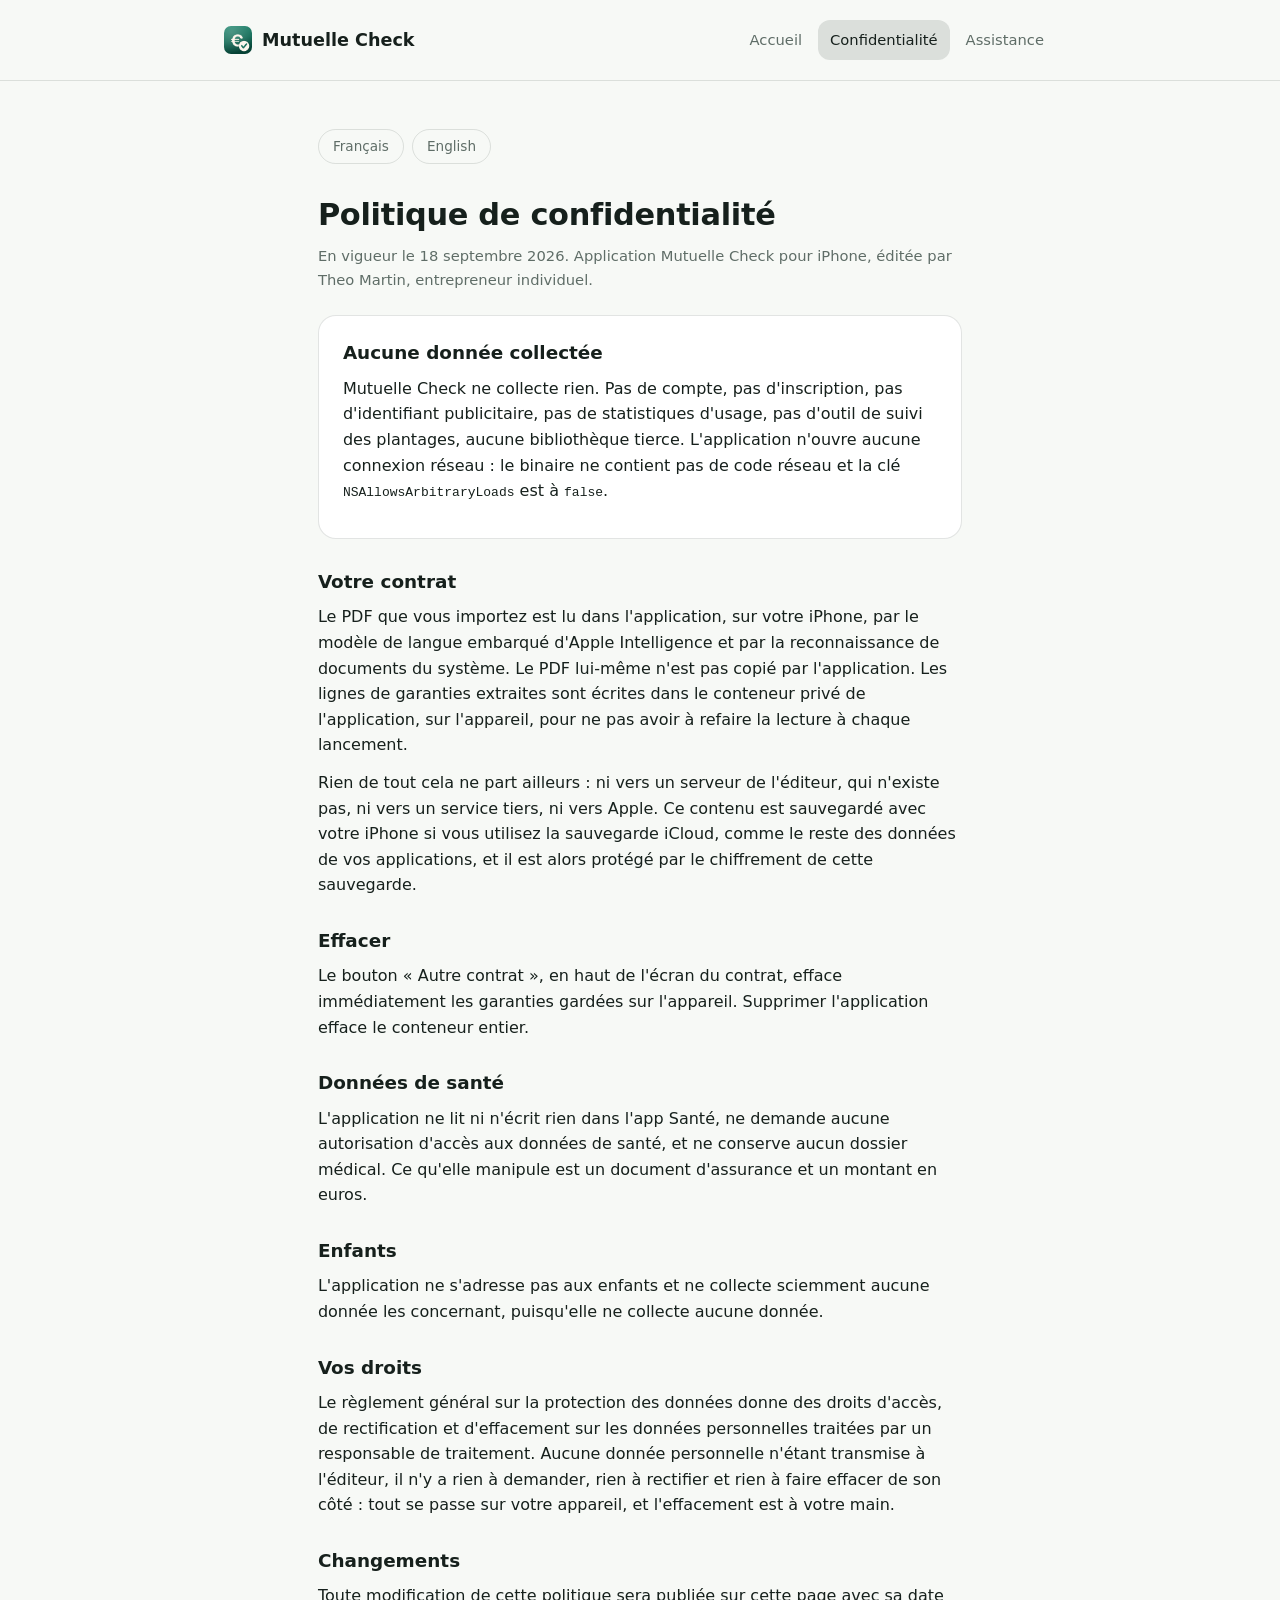
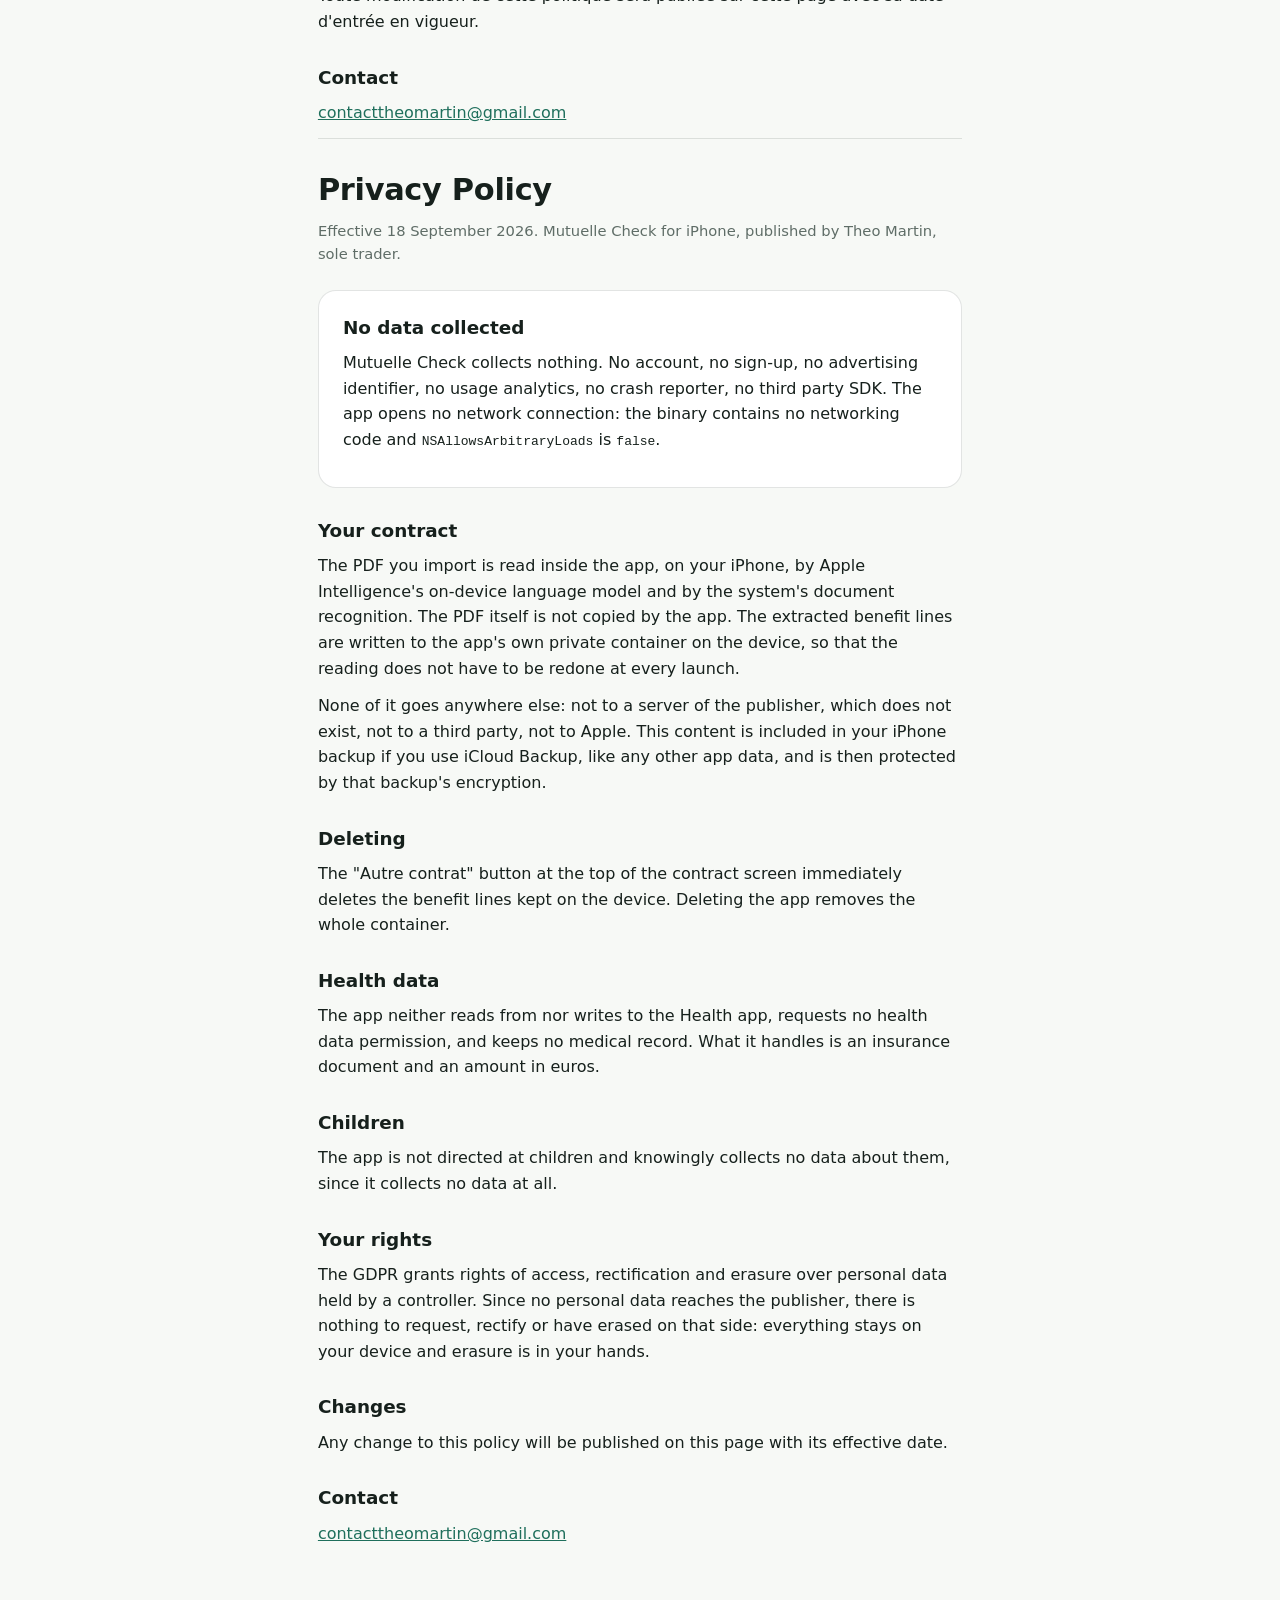
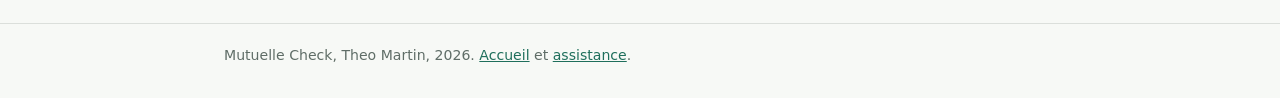
==== privacy.html @ a131eb54 "Publie: le site de Mutuelle Check Trois pages statiques, accueil, confidentialite et assistance, qui" ====
<!doctype html>
<html lang="fr">
<head>
<meta charset="utf-8">
<meta name="viewport" content="width=device-width, initial-scale=1">
<title>Mutuelle Check, politique de confidentialité / Privacy Policy</title>
<meta name="description" content="Mutuelle Check ne collecte aucune donnée : pas de compte, pas de serveur, pas de statistiques, aucune requête réseau. Le contrat est lu et gardé sur l'iPhone.">
<link rel="icon" type="image/png" href="favicon.png">
<link rel="apple-touch-icon" href="favicon.png">
<link rel="stylesheet" href="style.css">
</head>
<body>

<header class="site">
  <div class="wrap">
    <a class="brand" href="./"><img src="favicon.png" alt=""> Mutuelle Check</a>
    <nav class="pages">
      <a href="./">Accueil</a>
      <a href="privacy.html" aria-current="page">Confidentialité</a>
      <a href="support.html">Assistance</a>
    </nav>
  </div>
</header>

<main>
  <div class="wrap measure">
    <div class="lang-switch"><a href="#fr">Français</a><a href="#en">English</a></div>

    <section class="lang" id="fr">
      <h1>Politique de confidentialité</h1>
      <p class="effective">En vigueur le 18 septembre 2026. Application Mutuelle Check pour iPhone, éditée par Theo Martin, entrepreneur individuel.</p>

      <div class="card">
        <h2>Aucune donnée collectée</h2>
        <p>Mutuelle Check ne collecte rien. Pas de compte, pas d'inscription, pas d'identifiant publicitaire, pas de statistiques d'usage, pas d'outil de suivi des plantages, aucune bibliothèque tierce. L'application n'ouvre aucune connexion réseau : le binaire ne contient pas de code réseau et la clé <code>NSAllowsArbitraryLoads</code> est à <code>false</code>.</p>
      </div>

      <h2>Votre contrat</h2>
      <p>Le PDF que vous importez est lu dans l'application, sur votre iPhone, par le modèle de langue embarqué d'Apple Intelligence et par la reconnaissance de documents du système. Le PDF lui-même n'est pas copié par l'application. Les lignes de garanties extraites sont écrites dans le conteneur privé de l'application, sur l'appareil, pour ne pas avoir à refaire la lecture à chaque lancement.</p>
      <p>Rien de tout cela ne part ailleurs : ni vers un serveur de l'éditeur, qui n'existe pas, ni vers un service tiers, ni vers Apple. Ce contenu est sauvegardé avec votre iPhone si vous utilisez la sauvegarde iCloud, comme le reste des données de vos applications, et il est alors protégé par le chiffrement de cette sauvegarde.</p>

      <h2>Effacer</h2>
      <p>Le bouton « Autre contrat », en haut de l'écran du contrat, efface immédiatement les garanties gardées sur l'appareil. Supprimer l'application efface le conteneur entier.</p>

      <h2>Données de santé</h2>
      <p>L'application ne lit ni n'écrit rien dans l'app Santé, ne demande aucune autorisation d'accès aux données de santé, et ne conserve aucun dossier médical. Ce qu'elle manipule est un document d'assurance et un montant en euros.</p>

      <h2>Enfants</h2>
      <p>L'application ne s'adresse pas aux enfants et ne collecte sciemment aucune donnée les concernant, puisqu'elle ne collecte aucune donnée.</p>

      <h2>Vos droits</h2>
      <p>Le règlement général sur la protection des données donne des droits d'accès, de rectification et d'effacement sur les données personnelles traitées par un responsable de traitement. Aucune donnée personnelle n'étant transmise à l'éditeur, il n'y a rien à demander, rien à rectifier et rien à faire effacer de son côté : tout se passe sur votre appareil, et l'effacement est à votre main.</p>

      <h2>Changements</h2>
      <p>Toute modification de cette politique sera publiée sur cette page avec sa date d'entrée en vigueur.</p>

      <h2>Contact</h2>
      <p><a href="mailto:contacttheomartin@gmail.com">contacttheomartin@gmail.com</a></p>
    </section>

    <section class="lang" id="en">
      <h1>Privacy Policy</h1>
      <p class="effective">Effective 18 September 2026. Mutuelle Check for iPhone, published by Theo Martin, sole trader.</p>

      <div class="card">
        <h2>No data collected</h2>
        <p>Mutuelle Check collects nothing. No account, no sign-up, no advertising identifier, no usage analytics, no crash reporter, no third party SDK. The app opens no network connection: the binary contains no networking code and <code>NSAllowsArbitraryLoads</code> is <code>false</code>.</p>
      </div>

      <h2>Your contract</h2>
      <p>The PDF you import is read inside the app, on your iPhone, by Apple Intelligence's on-device language model and by the system's document recognition. The PDF itself is not copied by the app. The extracted benefit lines are written to the app's own private container on the device, so that the reading does not have to be redone at every launch.</p>
      <p>None of it goes anywhere else: not to a server of the publisher, which does not exist, not to a third party, not to Apple. This content is included in your iPhone backup if you use iCloud Backup, like any other app data, and is then protected by that backup's encryption.</p>

      <h2>Deleting</h2>
      <p>The "Autre contrat" button at the top of the contract screen immediately deletes the benefit lines kept on the device. Deleting the app removes the whole container.</p>

      <h2>Health data</h2>
      <p>The app neither reads from nor writes to the Health app, requests no health data permission, and keeps no medical record. What it handles is an insurance document and an amount in euros.</p>

      <h2>Children</h2>
      <p>The app is not directed at children and knowingly collects no data about them, since it collects no data at all.</p>

      <h2>Your rights</h2>
      <p>The GDPR grants rights of access, rectification and erasure over personal data held by a controller. Since no personal data reaches the publisher, there is nothing to request, rectify or have erased on that side: everything stays on your device and erasure is in your hands.</p>

      <h2>Changes</h2>
      <p>Any change to this policy will be published on this page with its effective date.</p>

      <h2>Contact</h2>
      <p><a href="mailto:contacttheomartin@gmail.com">contacttheomartin@gmail.com</a></p>
    </section>
  </div>
</main>

<footer class="site">
  <div class="wrap">Mutuelle Check, Theo Martin, 2026. <a href="./">Accueil</a> et <a href="support.html">assistance</a>.</div>
</footer>

</body>
</html>
---- style.css ----
:root {
  --bg: #F7F9F6;
  --surface: #FFFFFF;
  --ink: #16201C;
  --muted: #5F6D67;
  --accent: #1F6F5C;
  --border: rgba(22, 32, 28, 0.12);
  --radius: 18px;
}
@media (prefers-color-scheme: dark) {
  :root {
    --bg: #0E1412;
    --surface: #17201D;
    --ink: #EEF4F0;
    --muted: #9DACA5;
    --accent: #4EC49B;
    --border: rgba(238, 244, 240, 0.14);
  }
}
* { box-sizing: border-box; }
body {
  margin: 0;
  background: var(--bg);
  color: var(--ink);
  font-family: -apple-system, BlinkMacSystemFont, "Segoe UI", system-ui, sans-serif;
  line-height: 1.6;
}
a { color: var(--accent); }
.wrap { max-width: 880px; margin: 0 auto; padding: 0 24px; }
header.site { border-bottom: 1px solid var(--border); }
header.site .wrap {
  display: flex; align-items: center; justify-content: space-between;
  flex-wrap: wrap; gap: 12px; padding-top: 20px; padding-bottom: 20px;
}
.brand { display: flex; align-items: center; gap: 10px; font-weight: 700; font-size: 1.1rem; color: var(--ink); text-decoration: none; }
.brand img { width: 28px; height: 28px; border-radius: 7px; }
nav.pages { display: flex; flex-wrap: wrap; gap: 4px; }
nav.pages a { color: var(--muted); text-decoration: none; font-size: 0.92rem; padding: 8px 12px; border-radius: 12px; }
nav.pages a:hover, nav.pages a[aria-current="page"] { background: var(--border); color: var(--ink); }
main { padding: 44px 0 64px; }
.measure { max-width: 68ch; }
h1 { font-size: 1.9rem; line-height: 1.25; margin: 0 0 10px; letter-spacing: -0.01em; }
.effective { color: var(--muted); font-size: 0.92rem; margin: 0 0 24px; }
h2 { font-size: 1.15rem; margin: 28px 0 8px; }
h3 { font-size: 1rem; margin: 20px 0 6px; }
p, li { margin: 0 0 12px; }
ul { padding-left: 20px; }
.lead { font-size: 1.12rem; color: var(--muted); }
.lang-switch { display: flex; gap: 8px; margin: 4px 0 32px; }
.lang-switch a { text-decoration: none; color: var(--muted); border: 1px solid var(--border); border-radius: 999px; padding: 6px 14px; font-size: 0.85rem; }
.lang-switch a:hover { color: var(--ink); border-color: var(--accent); }
section.lang { padding-top: 32px; border-top: 1px solid var(--border); }
section.lang:first-of-type { padding-top: 0; border-top: none; }
.card { background: var(--surface); border: 1px solid var(--border); border-radius: var(--radius); padding: 22px 24px; margin: 18px 0; }
.card h2, .card h3 { margin-top: 0; }
footer.site { border-top: 1px solid var(--border); color: var(--muted); font-size: 0.88rem; }
footer.site .wrap { padding-top: 20px; padding-bottom: 32px; }
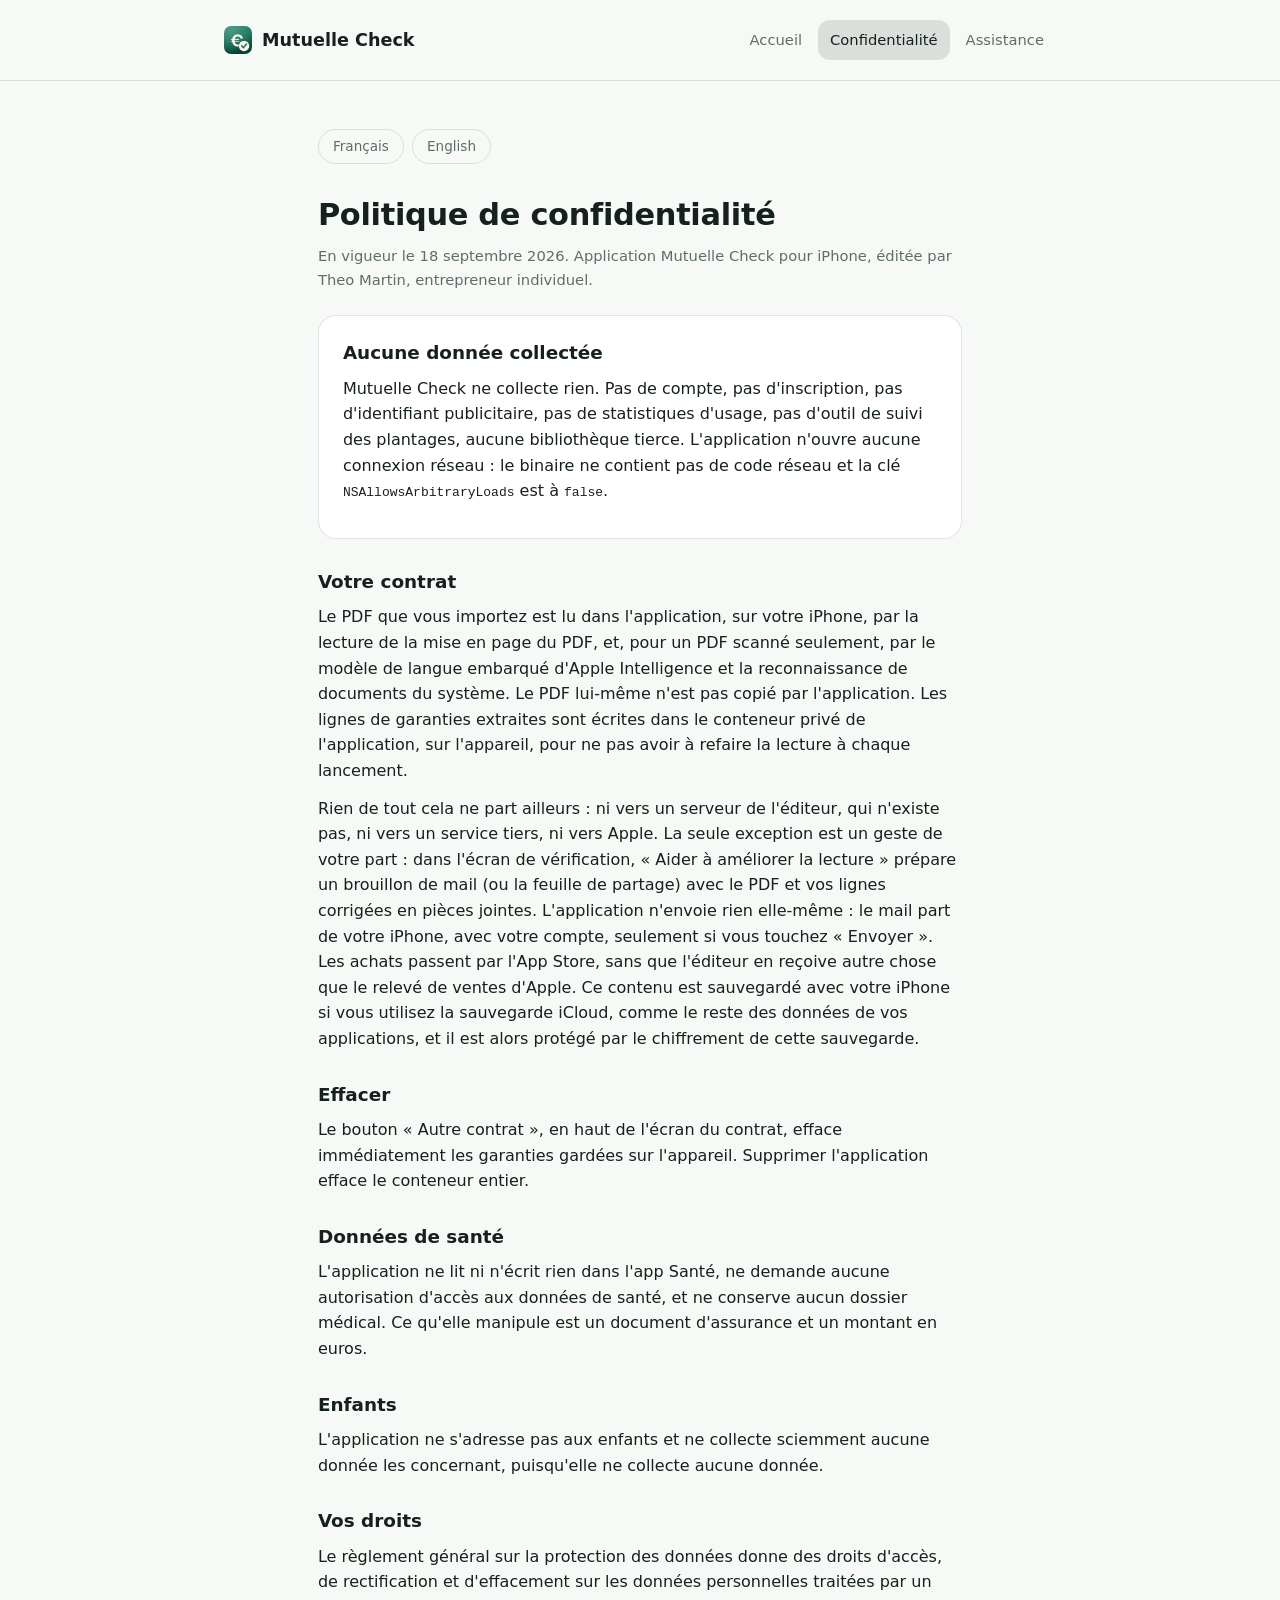
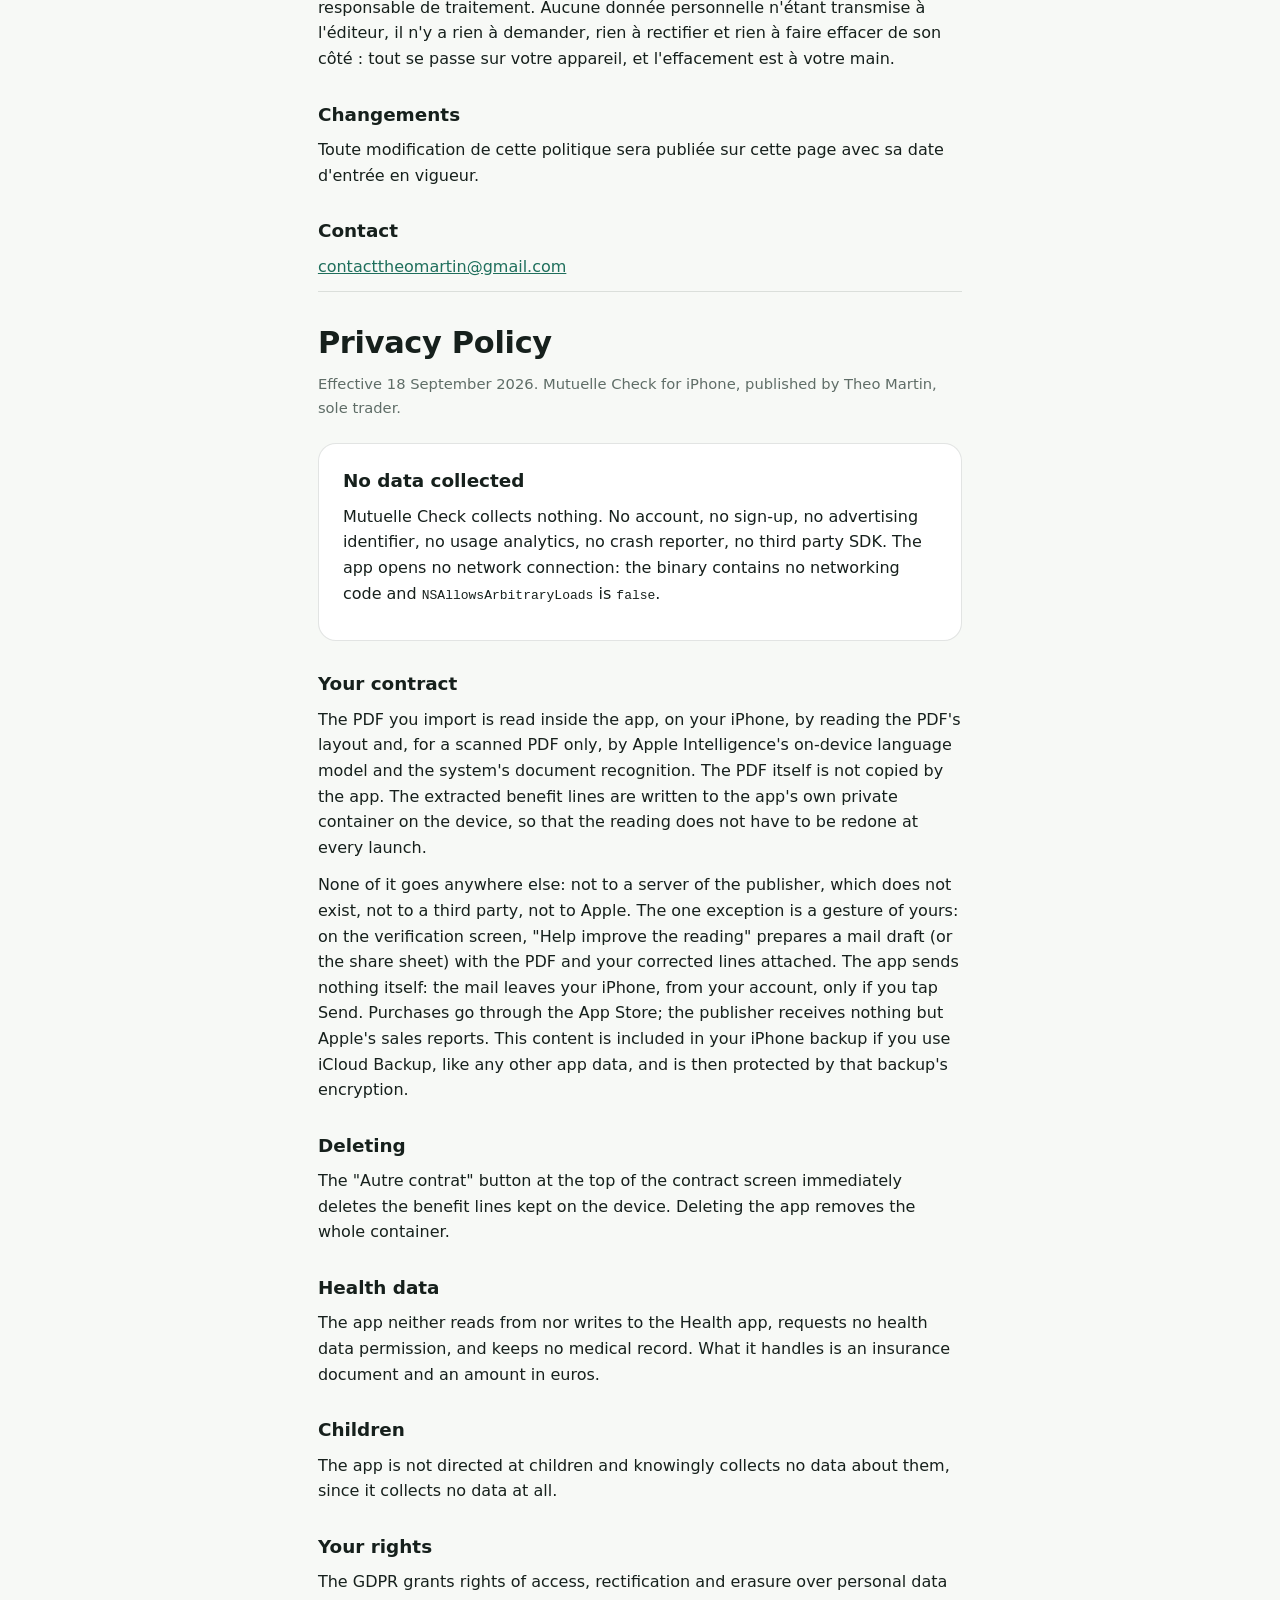
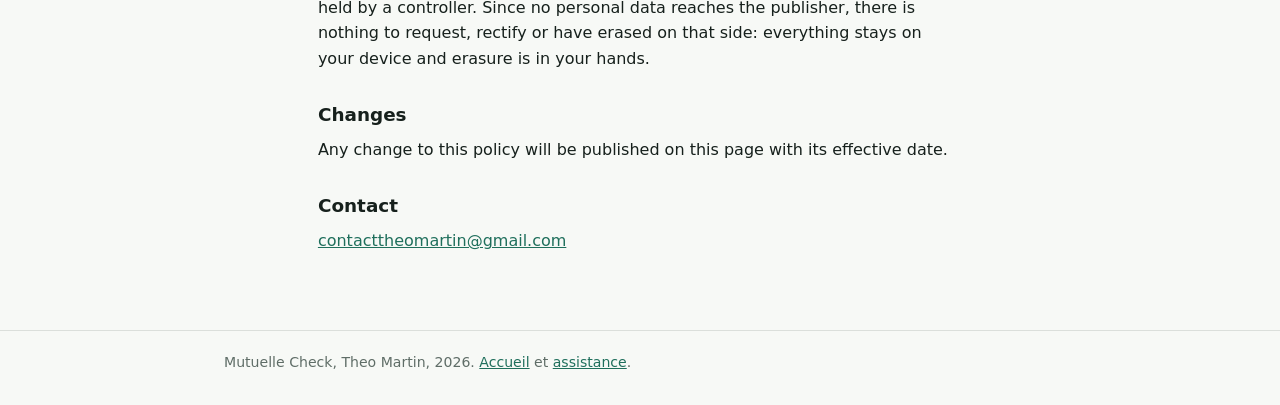
==== commit a83b3138: "docs: lecture sans Apple Intelligence, bêta 1.1 Le site suit la 1.1 : un PDF à texte se lit sur tout" ====
--- a/privacy.html
+++ b/privacy.html
@@ -36,8 +36,8 @@
       </div>
 
       <h2>Votre contrat</h2>
-      <p>Le PDF que vous importez est lu dans l'application, sur votre iPhone, par le modèle de langue embarqué d'Apple Intelligence et par la reconnaissance de documents du système. Le PDF lui-même n'est pas copié par l'application. Les lignes de garanties extraites sont écrites dans le conteneur privé de l'application, sur l'appareil, pour ne pas avoir à refaire la lecture à chaque lancement.</p>
-      <p>Rien de tout cela ne part ailleurs : ni vers un serveur de l'éditeur, qui n'existe pas, ni vers un service tiers, ni vers Apple. Ce contenu est sauvegardé avec votre iPhone si vous utilisez la sauvegarde iCloud, comme le reste des données de vos applications, et il est alors protégé par le chiffrement de cette sauvegarde.</p>
+      <p>Le PDF que vous importez est lu dans l'application, sur votre iPhone, par la lecture de la mise en page du PDF, et, pour un PDF scanné seulement, par le modèle de langue embarqué d'Apple Intelligence et la reconnaissance de documents du système. Le PDF lui-même n'est pas copié par l'application. Les lignes de garanties extraites sont écrites dans le conteneur privé de l'application, sur l'appareil, pour ne pas avoir à refaire la lecture à chaque lancement.</p>
+      <p>Rien de tout cela ne part ailleurs : ni vers un serveur de l'éditeur, qui n'existe pas, ni vers un service tiers, ni vers Apple. La seule exception est un geste de votre part : dans l'écran de vérification, « Aider à améliorer la lecture » prépare un brouillon de mail (ou la feuille de partage) avec le PDF et vos lignes corrigées en pièces jointes. L'application n'envoie rien elle-même : le mail part de votre iPhone, avec votre compte, seulement si vous touchez « Envoyer ». Les achats passent par l'App Store, sans que l'éditeur en reçoive autre chose que le relevé de ventes d'Apple. Ce contenu est sauvegardé avec votre iPhone si vous utilisez la sauvegarde iCloud, comme le reste des données de vos applications, et il est alors protégé par le chiffrement de cette sauvegarde.</p>
 
       <h2>Effacer</h2>
       <p>Le bouton « Autre contrat », en haut de l'écran du contrat, efface immédiatement les garanties gardées sur l'appareil. Supprimer l'application efface le conteneur entier.</p>
@@ -68,8 +68,8 @@
       </div>
 
       <h2>Your contract</h2>
-      <p>The PDF you import is read inside the app, on your iPhone, by Apple Intelligence's on-device language model and by the system's document recognition. The PDF itself is not copied by the app. The extracted benefit lines are written to the app's own private container on the device, so that the reading does not have to be redone at every launch.</p>
-      <p>None of it goes anywhere else: not to a server of the publisher, which does not exist, not to a third party, not to Apple. This content is included in your iPhone backup if you use iCloud Backup, like any other app data, and is then protected by that backup's encryption.</p>
+      <p>The PDF you import is read inside the app, on your iPhone, by reading the PDF's layout and, for a scanned PDF only, by Apple Intelligence's on-device language model and the system's document recognition. The PDF itself is not copied by the app. The extracted benefit lines are written to the app's own private container on the device, so that the reading does not have to be redone at every launch.</p>
+      <p>None of it goes anywhere else: not to a server of the publisher, which does not exist, not to a third party, not to Apple. The one exception is a gesture of yours: on the verification screen, "Help improve the reading" prepares a mail draft (or the share sheet) with the PDF and your corrected lines attached. The app sends nothing itself: the mail leaves your iPhone, from your account, only if you tap Send. Purchases go through the App Store; the publisher receives nothing but Apple's sales reports. This content is included in your iPhone backup if you use iCloud Backup, like any other app data, and is then protected by that backup's encryption.</p>
 
       <h2>Deleting</h2>
       <p>The "Autre contrat" button at the top of the contract screen immediately deletes the benefit lines kept on the device. Deleting the app removes the whole container.</p>
